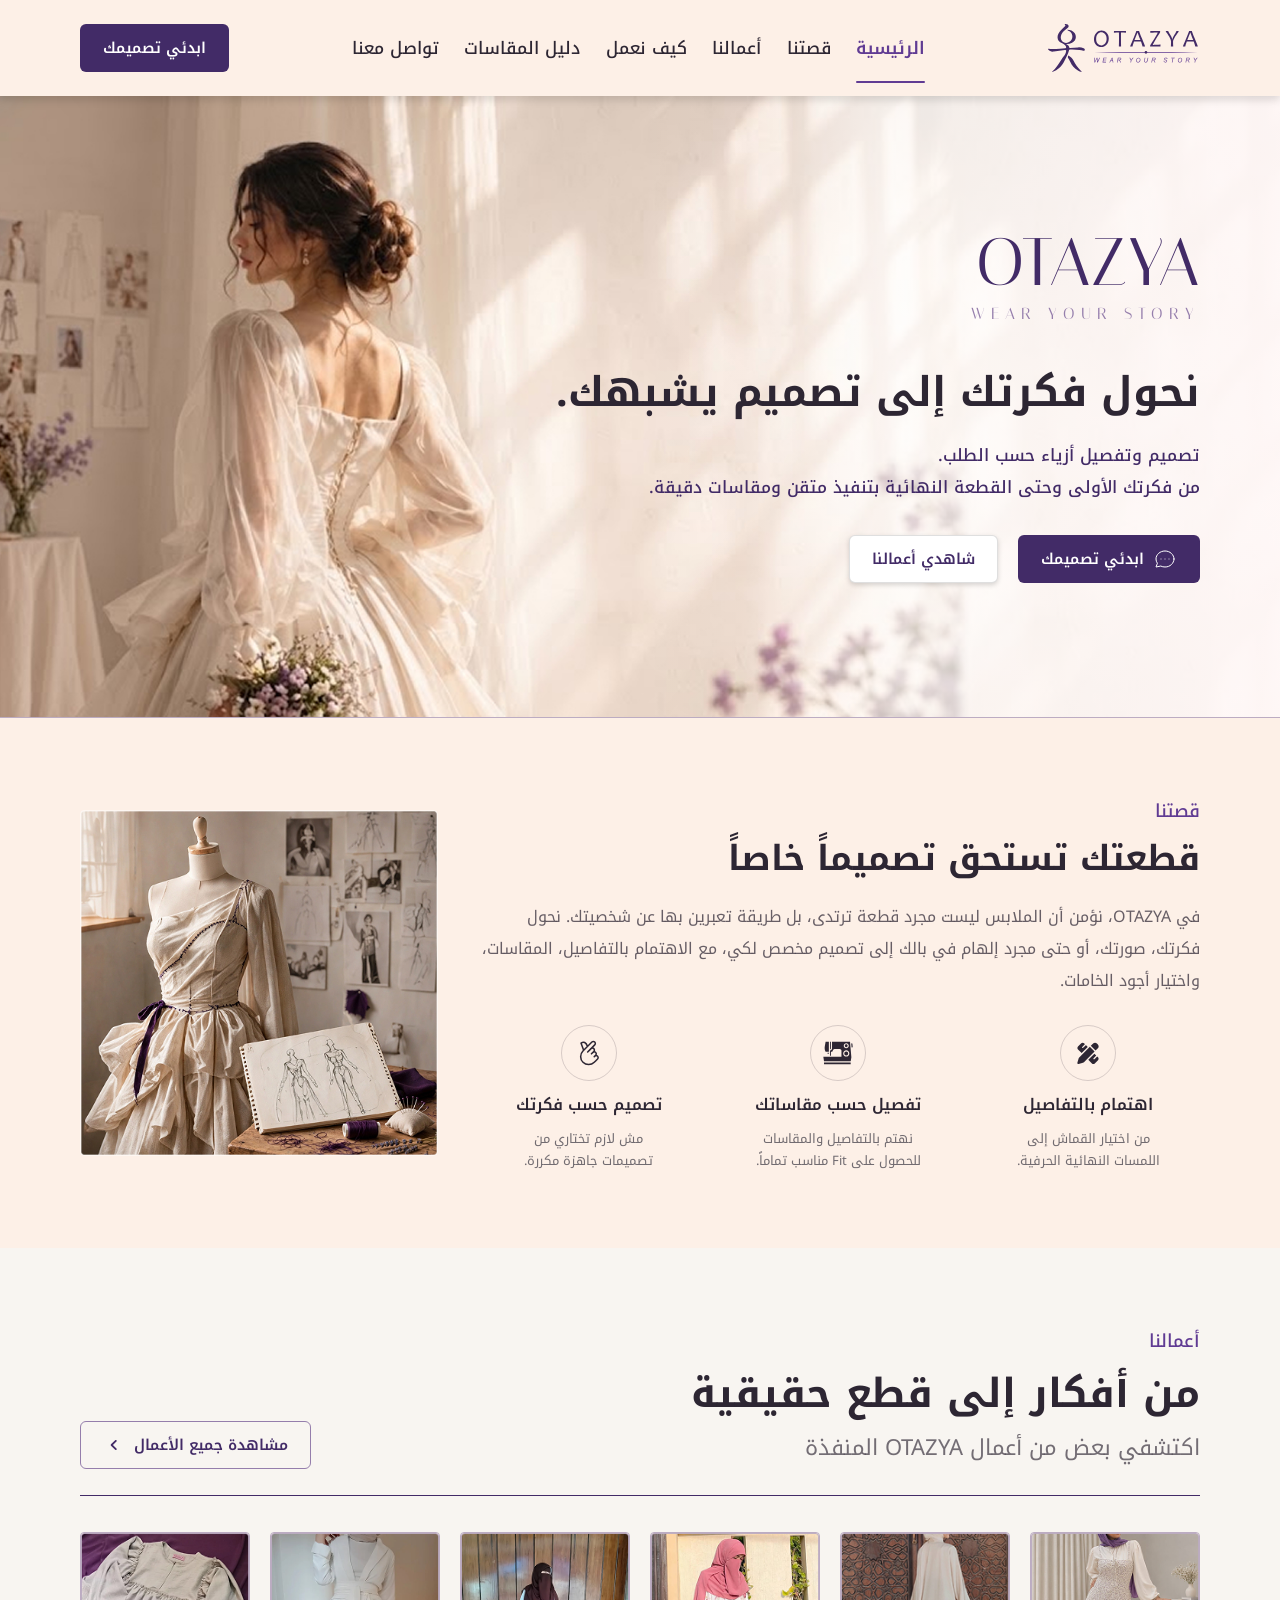
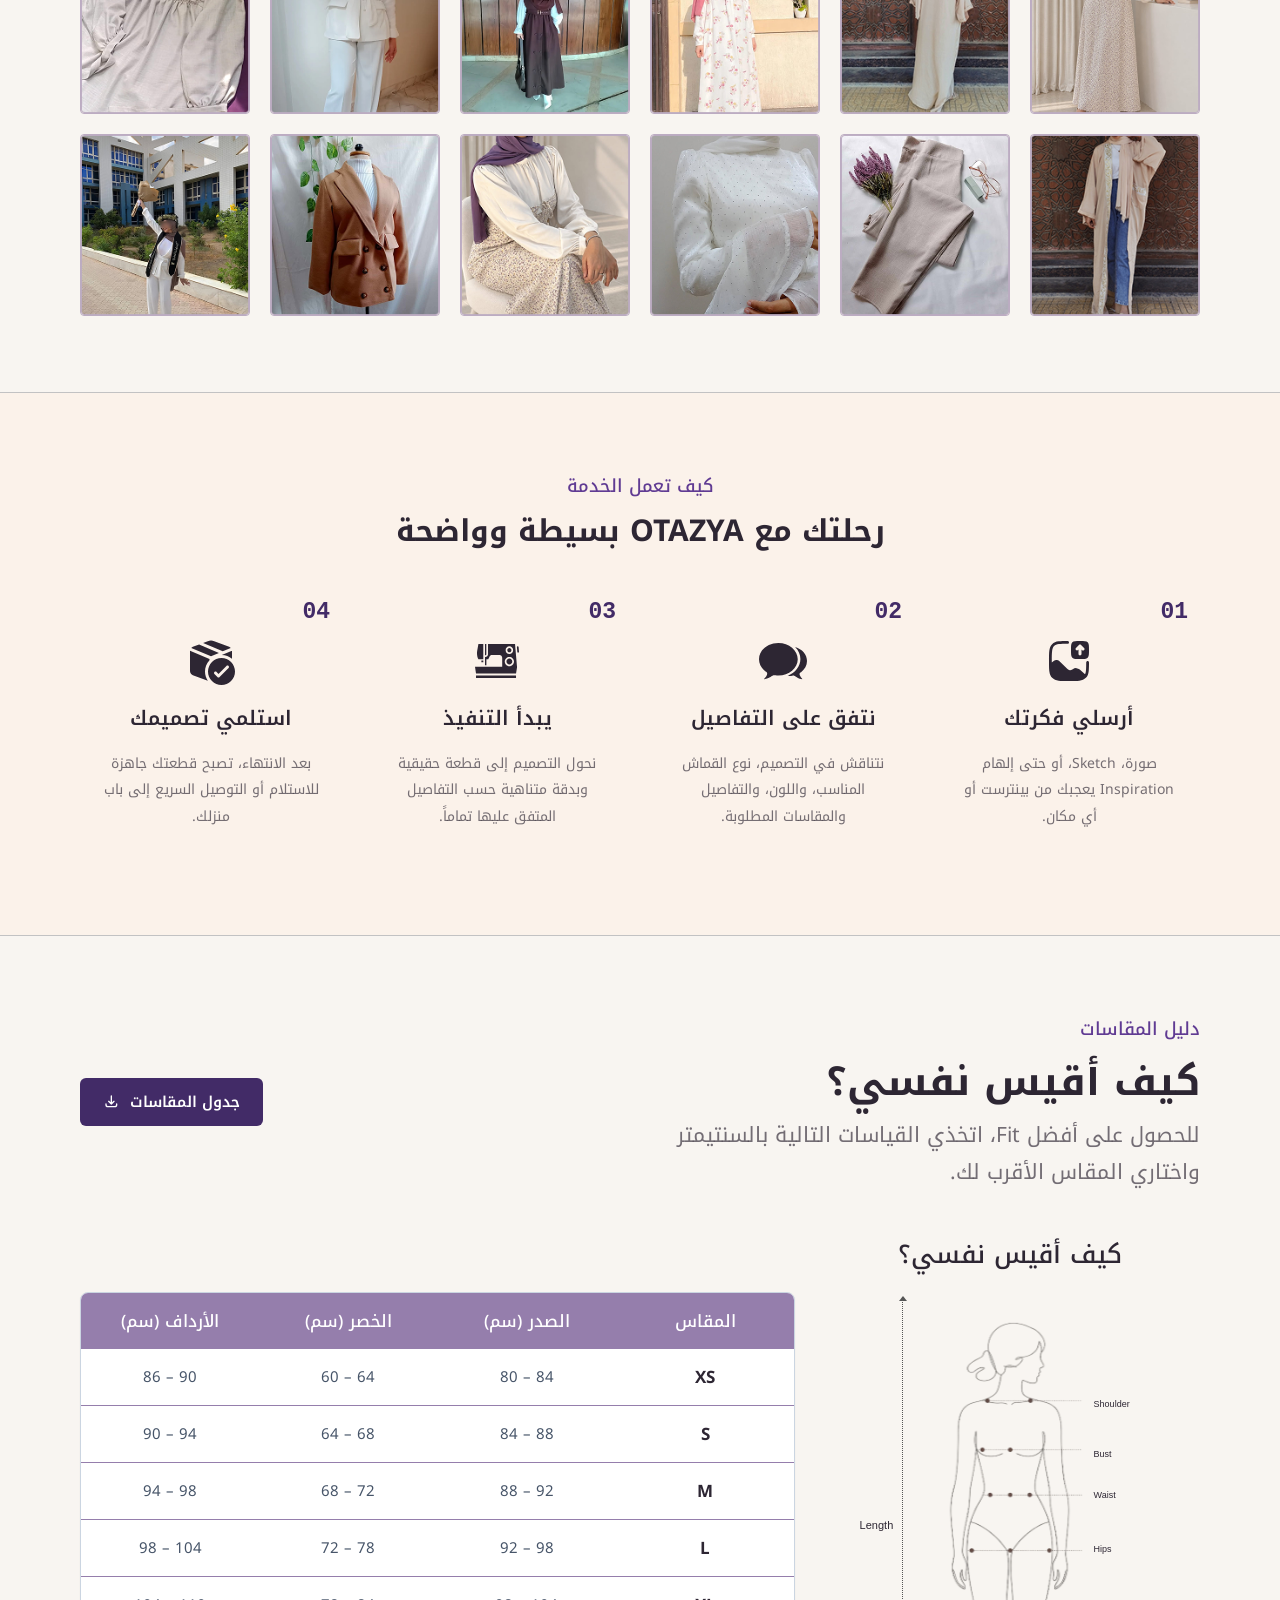
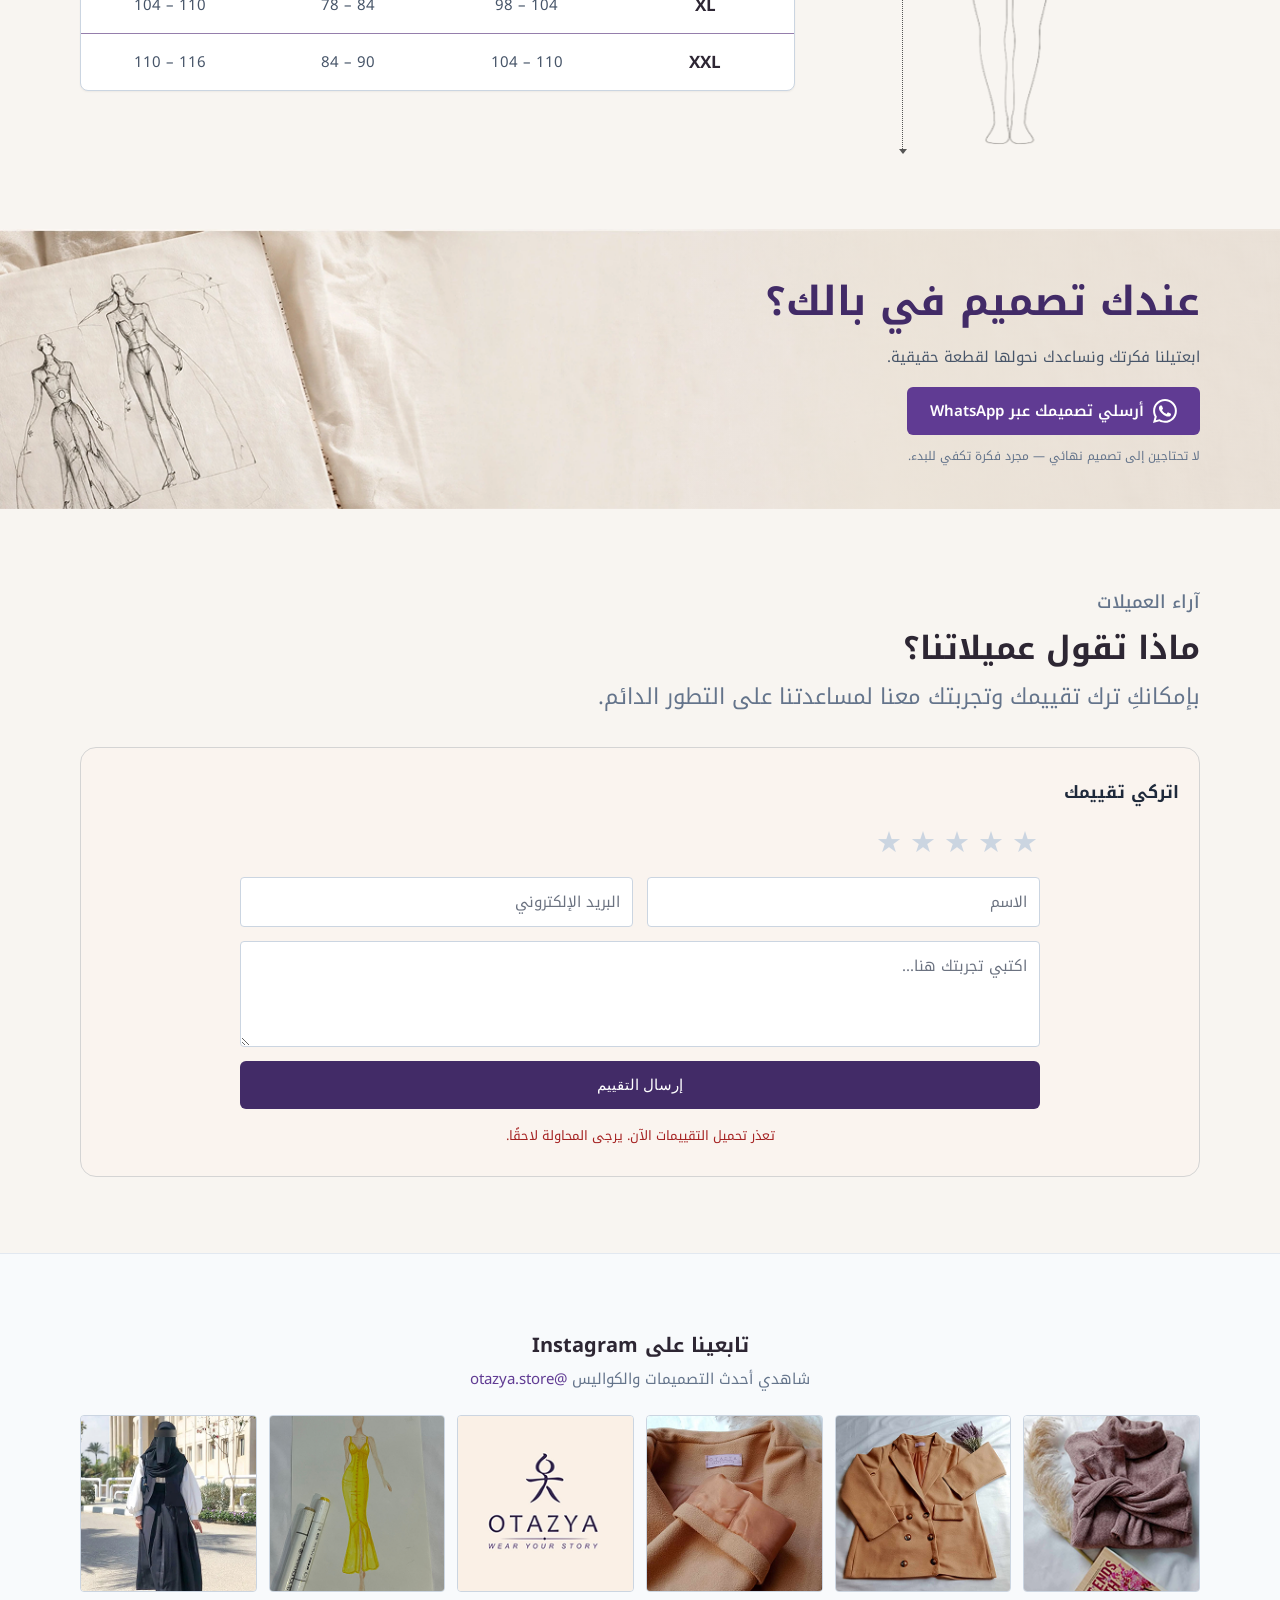
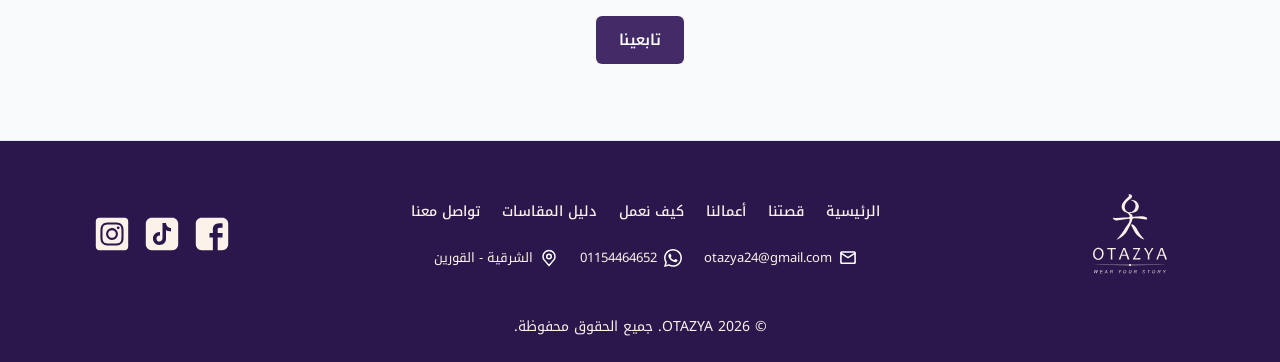
==== index.html @ 088caf6a "Initial commit: add OTAZYA website Co-authored-by: Copilot <223556219+Copilot@users.noreply.github.c" ====
<!doctype html>
<html lang="ar" dir="rtl">
  <head>
    <meta charset="UTF-8" />
    <meta name="viewport" content="width=device-width, initial-scale=1.0" />
    <meta
      name="description"
      content="OTAZYA — تصميم وتفصيل أزياء حسب الطلب، من فكرتك الأولى وحتى القطعة النهائية."
    />
    <meta name="theme-color" content="#fdf0e7" />
    <title>OTAZYA | Wear Your Story</title>
    <link rel="preconnect" href="https://fonts.googleapis.com" />
    <link rel="preconnect" href="https://fonts.gstatic.com" crossorigin />
    <link
      href="https://fonts.googleapis.com/css2?family=Italiana&family=Noto+Kufi+Arabic:wght@300;400;500;600;700&display=swap"
      rel="stylesheet"
    />
    <link rel="stylesheet" href="CSS/style.css" />
    <script src="JS/script.js" defer></script>
  </head>
  <body>
    <header class="site-header">
      <a class="brand" href="#home" aria-label="OTAZYA — الرئيسية">
        <img src="assets/logo/Logo%20Navbar.svg" alt="OTAZYA" />
      </a>

      <button
        class="menu-toggle"
        type="button"
        aria-expanded="false"
        aria-controls="primary-navigation"
        aria-label="فتح القائمة"
      >
        <span></span><span></span><span></span>
      </button>

      <nav class="primary-navigation" id="primary-navigation" aria-label="القائمة الرئيسية">
        <a class="active" href="#home" aria-current="location">الرئيسية</a>
        <a href="#story">قصتنا</a>
        <a href="#works">أعمالنا</a>
        <a href="#how-it-works">كيف نعمل</a>
        <a href="#size-guide">دليل المقاسات</a>
        <a href="contact.html">تواصل معنا</a>
      </nav>

      <a
        class="button button-primary header-cta"
        href="https://wa.me/message/CCJFLQ67XYCAJ1"
        target="_blank"
        rel="noopener noreferrer"
      >ابدئي تصميمك</a>
    </header>

    <main>
      <section class="hero" id="home">
        <img class="hero-image" src="assets/images/Hero%20image.jpg" alt="" />
        <div class="hero-overlay"></div>
        <div class="hero-content">
          <div class="hero-brand">
            <p class="hero-brand-name">OTAZYA</p>
            <p class="hero-tagline">WEAR YOUR STORY</p>
          </div>
          <h1>نحول فكرتك إلى تصميم يشبهك.</h1>
          <p class="hero-description">
            تصميم وتفصيل أزياء حسب الطلب.<br class="hero-description-break" />
            من فكرتك الأولى وحتى القطعة النهائية بتنفيذ متقن ومقاسات دقيقة.
          </p>
          <div class="hero-actions">
            <a class="button button-light" href="#works">شاهدي أعمالنا</a>
            <a
              class="button button-primary"
              href="https://wa.me/message/CCJFLQ67XYCAJ1"
              target="_blank"
              rel="noopener noreferrer"
            >
              <span>ابدئي تصميمك</span>
              <img src="assets/icons/chat.svg" alt="" />
            </a>
          </div>
        </div>
      </section>

      <section class="story-section section-pad" id="story">
        <div class="content-wrap story-layout">
          <img class="story-image" src="assets/images/Store image.jpg" alt="تفاصيل تصميم أزياء من OTAZYA" />
          <div class="story-copy">
            <p class="eyebrow">قصتنا</p>
            <h2>قطعتك تستحق تصميماً خاصاً</h2>
            <p class="story-description">
              في OTAZYA، نؤمن أن الملابس ليست مجرد قطعة ترتدى، بل طريقة تعبرين بها عن شخصيتك.
              نحول فكرتك، صورتك، أو حتى مجرد إلهام في بالك إلى تصميم مخصص لكي، مع الاهتمام
              بالتفاصيل، المقاسات، واختيار أجود الخامات.
            </p>
            <div class="pillars">
              <article class="pillar pillar-details">
                <span class="pillar-icon"><img src="assets/icons/pen-ruler.svg" alt="" /></span>
                <h3>اهتمام بالتفاصيل</h3>
                <p>من اختيار القماش إلى اللمسات النهائية الحرفية.</p>
              </article>
              <article class="pillar pillar-tailoring">
                <span class="pillar-icon"><img src="assets/icons/sewing-machine.svg" alt="" /></span>
                <h3>تفصيل حسب مقاساتك</h3>
                <p>نهتم بالتفاصيل والمقاسات للحصول على Fit مناسب تماماً.</p>
              </article>
              <article class="pillar pillar-idea">
                <span class="pillar-icon"><img src="assets/icons/love-line.svg" alt="" /></span>
                <h3>تصميم حسب فكرتك</h3>
                <p>مش لازم تختاري من تصميمات جاهزة مكررة.</p>
              </article>
            </div>
          </div>
        </div>
      </section>

      <section class="works-section section-pad" id="works">
        <div class="content-wrap">
          <div class="section-heading works-heading">
            <a
              class="button button-outline"
              href="https://www.instagram.com/otazya.store/"
              target="_blank"
              rel="noopener noreferrer"
            >
              مشاهدة جميع الأعمال
              <img src="assets/icons/next.svg" alt="" />
            </a>
            <div>
              <p class="eyebrow">أعمالنا</p>
              <h2>من أفكار إلى قطع حقيقية</h2>
              <p class="section-subtitle">اكتشفي بعض من أعمال OTAZYA المنفذة</p>
            </div>
          </div>
          <div class="portfolio-grid" id="portfolio-grid" aria-label="معرض أعمالنا"></div>
        </div>
      </section>

      <section class="process-section section-pad" id="how-it-works">
        <div class="content-wrap">
          <div class="center-heading">
            <p class="eyebrow">كيف تعمل الخدمة</p>
            <h2>رحلتك مع OTAZYA بسيطة وواضحة</h2>
          </div>
          <div class="process-grid">
            <article class="process-card">
              <span class="step-number">01</span>
              <img src="assets/icons/gallery-send.svg" alt="" />
              <h3>أرسلي فكرتك</h3>
              <p>صورة، Sketch، أو حتى إلهام Inspiration يعجبك من بينترست أو أي مكان.</p>
            </article>
            <article class="process-card">
              <span class="step-number">02</span>
              <img src="assets/icons/chat-bubble-2.svg" alt="" />
              <h3>نتفق على التفاصيل</h3>
              <p>نتناقش في التصميم، نوع القماش المناسب، واللون، والتفاصيل والمقاسات المطلوبة.</p>
            </article>
            <article class="process-card">
              <span class="step-number">03</span>
              <img src="assets/icons/sewing-machine.svg" alt="" />
              <h3>يبدأ التنفيذ</h3>
              <p>نحول التصميم إلى قطعة حقيقية وبدقة متناهية حسب التفاصيل المتفق عليها تماماً.</p>
            </article>
            <article class="process-card">
              <span class="step-number">04</span>
              <img src="assets/icons/box-checkmark.svg" alt="" />
              <h3>استلمي تصميمك</h3>
              <p>بعد الانتهاء، تصبح قطعتك جاهزة للاستلام أو التوصيل السريع إلى باب منزلك.</p>
            </article>
          </div>
        </div>
      </section>

      <section class="size-section section-pad" id="size-guide">
        <div class="content-wrap">
          <div class="section-heading size-heading">
            <a class="button button-primary" href="#size-table">
              جدول المقاسات
              <img src="assets/icons/done.svg" alt="" />
            </a>
            <div>
              <p class="eyebrow">دليل المقاسات</p>
              <h2>كيف أقيس نفسي؟</h2>
              <p class="section-subtitle">
                للحصول على أفضل Fit، اتخذي القياسات التالية بالسنتيمتر<br />
                واختاري المقاس الأقرب لك.
              </p>
            </div>
          </div>
          <div class="size-layout">
            <div class="table-scroll" id="size-table">
              <table class="size-table">
                <thead>
                  <tr>
                    <th scope="col">المقاس</th>
                    <th scope="col">الصدر (سم)</th>
                    <th scope="col">الخصر (سم)</th>
                    <th scope="col">الأرداف (سم)</th>
                  </tr>
                </thead>
                <tbody>
                  <tr><th scope="row">XS</th><td>80 – 84</td><td>60 – 64</td><td>86 – 90</td></tr>
                  <tr><th scope="row">S</th><td>84 – 88</td><td>64 – 68</td><td>90 – 94</td></tr>
                  <tr><th scope="row">M</th><td>88 – 92</td><td>68 – 72</td><td>94 – 98</td></tr>
                  <tr><th scope="row">L</th><td>92 – 98</td><td>72 – 78</td><td>98 – 104</td></tr>
                  <tr><th scope="row">XL</th><td>98 – 104</td><td>78 – 84</td><td>104 – 110</td></tr>
                  <tr><th scope="row">XXL</th><td>104 – 110</td><td>84 – 90</td><td>110 – 116</td></tr>
                </tbody>
              </table>
            </div>
            <figure class="measurement-guide">
              <figcaption>كيف أقيس نفسي؟</figcaption>
              <div
                class="measurement-diagram"
                role="img"
                aria-label="رسم توضيحي لقياسات الجسم: الطول، الكتف، الصدر، الخصر، والأرداف"
              >
                <img src="assets/images/Size Guide.svg" alt="" />
                <span class="measurement-length" aria-hidden="true">
                  <span class="measurement-length-text">Length</span>
                  <span class="measurement-length-line"></span>
                </span>
                <span class="measurement-label measurement-label-shoulder" aria-hidden="true">Shoulder</span>
                <span class="measurement-label measurement-label-bust" aria-hidden="true">Bust</span>
                <span class="measurement-label measurement-label-waist" aria-hidden="true">Waist</span>
                <span class="measurement-label measurement-label-hips" aria-hidden="true">Hips</span>
              </div>
            </figure>
          </div>
        </div>
      </section>

      <section class="design-cta">
        <img src="assets/images/image7.png" alt="" />
        <div class="design-cta-overlay"></div>
        <div class="design-cta-content">
          <h2>عندك تصميم في بالك؟</h2>
          <p>ابعتيلنا فكرتك ونساعدك نحولها لقطعة حقيقية.</p>
          <a
            class="button button-accent"
            href="https://wa.me/message/CCJFLQ67XYCAJ1"
            target="_blank"
            rel="noopener noreferrer"
          >
            <img src="assets/icons/whatsapp.svg" alt="" />
            أرسلي تصميمك عبر WhatsApp
          </a>
          <small>لا تحتاجين إلى تصميم نهائي — مجرد فكرة تكفي للبدء.</small>
        </div>
      </section>

      <section class="reviews-section section-pad">
        <div class="content-wrap">
          <div class="section-heading reviews-heading">
            <div>
              <p class="eyebrow">آراء العميلات</p>
              <h2>ماذا تقول عميلاتنا؟</h2>
              <p class="section-subtitle">بإمكانكِ ترك تقييمك وتجربتك معنا لمساعدتنا على التطور الدائم.</p>
            </div>
          </div>
          <div class="reviews-grid" id="reviews-grid" aria-label="تقييمات العميلات"></div>
          <form class="review-form" id="review-form">
            <h3>اتركي تقييمك</h3>
            <fieldset class="rating-field">
              <legend class="visually-hidden">اختاري التقييم من نجمة إلى خمس نجوم</legend>
              <div class="rating-picker" role="group" aria-label="التقييم من نجمة إلى خمس نجوم">
                <button type="button" class="rating-star" data-rating="1" aria-label="نجمة واحدة">★</button>
                <button type="button" class="rating-star" data-rating="2" aria-label="نجمتان">★</button>
                <button type="button" class="rating-star" data-rating="3" aria-label="ثلاث نجوم">★</button>
                <button type="button" class="rating-star" data-rating="4" aria-label="أربع نجوم">★</button>
                <button type="button" class="rating-star" data-rating="5" aria-label="خمس نجوم">★</button>
              </div>
            </fieldset>
            <div class="form-fields">
              <div class="form-row">
                <label class="visually-hidden" for="review-name">الاسم</label>
                <input id="review-name" name="name" type="text" placeholder="الاسم" autocomplete="name" minlength="2" maxlength="80" required />
                <label class="visually-hidden" for="review-email">البريد الإلكتروني</label>
                <input id="review-email" name="email" type="email" placeholder="البريد الإلكتروني" autocomplete="email" maxlength="254" required />
              </div>
              <label class="visually-hidden" for="review-text">اكتبي تجربتك</label>
              <textarea id="review-text" name="review" placeholder="اكتبي تجربتك هنا..." rows="3" minlength="3" maxlength="2000" required></textarea>
              <button class="button button-primary submit-review" type="submit">إرسال التقييم</button>
              <p class="form-status" id="form-status" aria-live="polite"></p>
            </div>
          </form>
        </div>
      </section>

      <section class="instagram-section section-pad" aria-labelledby="instagram-title">
        <div class="content-wrap">
          <div class="center-heading">
            <h2 id="instagram-title">تابعينا على Instagram</h2>
            <p>شاهدي أحدث التصميمات والكواليس <a href="https://www.instagram.com/otazya.store/" target="_blank" rel="noopener noreferrer">@otazya.store</a></p>
          </div>
          <div class="instagram-grid" id="instagram-grid" aria-label="صور من Instagram"></div>
          <a class="button button-primary instagram-follow" href="https://www.instagram.com/otazya.store/" target="_blank" rel="noopener noreferrer">تابعينا</a>
        </div>
      </section>
    </main>

    <footer class="site-footer" id="contact">
      <div class="content-wrap">
        <div class="footer-main">
          <div class="social-links" aria-label="حسابات التواصل الاجتماعي">
            <a href="https://www.facebook.com/otazya.store" target="_blank" rel="noopener noreferrer" aria-label="Facebook">
              <img src="assets/icons/facebook.svg" alt="" />
            </a>
            <a href="https://www.tiktok.com/@otazya" target="_blank" rel="noopener noreferrer" aria-label="TikTok">
              <img src="assets/icons/tiktok.svg" alt="" />
            </a>
            <a href="https://www.instagram.com/otazya.store/" target="_blank" rel="noopener noreferrer" aria-label="Instagram">
              <img src="assets/icons/instagram.svg" alt="" />
            </a>
          </div>
          <div class="footer-center">
            <nav class="footer-navigation" aria-label="روابط تذييل الصفحة">
              <a href="#home">الرئيسية</a>
              <a href="#story">قصتنا</a>
              <a href="#works">أعمالنا</a>
              <a href="#how-it-works">كيف نعمل</a>
              <a href="#size-guide">دليل المقاسات</a>
              <a href="contact.html">تواصل معنا</a>
            </nav>
            <div class="contact-details">
              <a href="https://mail.google.com/mail/?view=cm&amp;fs=1&amp;to=otazya24@gmail.com" target="_blank" rel="noopener noreferrer"><img src="assets/icons/gmail.svg" alt="" />otazya24@gmail.com</a>
              <a href="https://wa.me/message/CCJFLQ67XYCAJ1" target="_blank" rel="noopener noreferrer">
                <img src="assets/icons/whatsapp.svg" alt="" />01154464652
              </a>
              <a
                href="https://www.google.com/maps/search/?api=1&query=OTAZYA%2C%20El-Qurein%2C%20Egypt%2C%2044667"
                target="_blank"
                rel="noopener noreferrer"
              >
                <img src="assets/icons/location.svg" alt="" />الشرقية - القورين
              </a>
            </div>
          </div>
          <a class="footer-brand" href="#home" aria-label="OTAZYA — العودة للرئيسية">
            <img src="assets/logo/Logo%20Footer.svg" alt="OTAZYA" />
          </a>
        </div>
        <p class="copyright">© 2026 OTAZYA. جميع الحقوق محفوظة.</p>
      </div>
    </footer>
  </body>
</html>
---- CSS/style.css ----
:root {
  font-family: "Noto Kufi Arabic", sans-serif;
  color: #2d2633;
  background: #f8f5f1;
  font-synthesis: none;
  text-rendering: optimizeLegibility;
  -webkit-font-smoothing: antialiased;
  --purple: #422b67;
  --purple-light: #603b93;
  --lavender: #957eac;
  --ink: #2d2633;
  --cream: #fdf0e7;
  --muted: #64748b;
}

* {
  box-sizing: border-box;
}
  transition: color 160ms ease;

html {
  scroll-behavior: smooth;
  scroll-padding-top: 100px;
}

body {
  min-width: 320px;
  margin: 0;
  overflow-x: hidden;
}

body,
input,
textarea {
  font-family: "Noto Kufi Arabic", sans-serif;
}

button,
a {
  -webkit-tap-highlight-color: transparent;
}

a {
  color: inherit;
  text-decoration: none;
  transition: color 160ms ease;
}

img {
  display: block;
  max-width: 100%;
}

button {
  color: inherit;
}

.content-wrap {
  width: calc(100% - 160px);
  margin-inline: auto;
}

.section-pad {
  padding-block: 76px;
}

.site-header {
  position: sticky;
  z-index: 20;
  top: 0;
  display: flex;
  min-height: 96px;
  align-items: center;
  justify-content: space-between;
  gap: 24px;
  padding: 12px 80px;
  background: #fdf0e7;
  box-shadow: 0 4px 8px rgb(0 0 0 / 13%);
}

.brand {
  flex: 0 0 152px;
}

.brand img {
  width: 152px;
  max-height: 72px;
}

.primary-navigation {
  display: flex;
  flex: 1;
  align-items: center;
  justify-content: center;
  direction: rtl;
  gap: clamp(14px, 2vw, 32px);
}

.primary-navigation a,
.footer-navigation a {
  white-space: nowrap;
  font-size: clamp(14px, 1.35vw, 20px);
  font-weight: 500;
}

.primary-navigation a {
  position: relative;
  display: inline-flex;
  align-items: center;
  padding-block: 10px;
  transition: color 160ms ease;
}

.primary-navigation a:hover,
.primary-navigation a.active {
  color: var(--purple-light);
}

.primary-navigation a.active {
  font-weight: 600;
}

.primary-navigation a::after {
  position: absolute;
  right: 0;
  bottom: -8px;
  left: 0;
  height: 2px;
  border-radius: 999px;
  background: var(--purple-light);
  content: "";
  transform: scaleX(0);
  transform-origin: right;
  transition: transform 180ms ease;
}

.primary-navigation a.active::after,
.primary-navigation a:hover::after,
.primary-navigation a:focus-visible::after {
  transform: scaleX(1);
}

.button {
  display: inline-flex;
  min-height: 48px;
  align-items: center;
  justify-content: center;
  gap: 9px;
  border: 1px solid transparent;
  border-radius: 6px;
  padding: 10px 22px;
  font-size: clamp(15px, 1.1vw, 16px);
  font-weight: 600;
  line-height: 1.6;
  text-align: center;
  text-decoration: none;
  transition: background-color 160ms ease, color 160ms ease, transform 160ms ease, box-shadow 160ms ease;
  cursor: pointer;
}

.button:hover {
  transform: translateY(-1px);
  box-shadow: 0 4px 10px rgb(45 38 51 / 14%);
}

.button:active {
  transform: translateY(0) scale(0.98);
  box-shadow: none;
}

.button:focus-visible,
a:focus-visible,
button:focus-visible,
input:focus-visible,
textarea:focus-visible {
  outline: 3px solid #c4a8e1;
  outline-offset: 3px;
}

.button-primary {
  color: #fff;
  background: var(--purple);
}

.button-primary:hover {
  background: #563982;
}

.button-light {
  border-color: rgb(140 140 140 / 28%);
  color: var(--purple);
  background: #fff;
  box-shadow: 0 2px 5px rgb(0 0 0 / 16%);
}

.button-outline {
  border-color: var(--lavender);
  color: var(--purple);
  background: transparent;
}

.button-outline img {
  width: 22px;
  height: 22px;
  transform: rotate(180deg);
}

.button-accent {
  color: #fff;
  background: var(--purple-light);
}

.button-accent img {
  width: 24px;
  height: 24px;
}

.button-light:hover {
  border-color: var(--lavender);
  background: var(--cream);
}

.button-outline img {
  width: 22px;
  height: 22px;
  flex: 0 0 22px;
  transform: none;
  transition: transform 160ms ease;
}

.button-outline:hover {
  border-color: var(--purple);
  color: var(--purple);
  background: rgb(66 43 103 / 8%);
}

.button-outline:hover img {
  transform: translateX(-3px);
}

.button-accent:hover {
  background: var(--purple);
}

.primary-navigation a:hover,
.primary-navigation a:focus-visible {
  color: var(--purple-light);
}

.footer-navigation a:hover,
.footer-navigation a:focus-visible {
  color: #d9c3f3;
}

.social-links a {
  transition: opacity 160ms ease, transform 160ms ease;
}

.social-links a:hover {
  opacity: 0.78;
  transform: translateY(-2px);
}

.header-cta {
  flex-shrink: 0;
  white-space: nowrap;
}

.menu-toggle {
  display: none;
}

.hero {
  position: relative;
  display: flex;
  min-height: min(48.6vw, calc(100svh - 96px));
  align-items: center;
  overflow: hidden;
  border-bottom: 1px solid #bcacc2;
}

.hero-image,
.hero-overlay,
.design-cta > img,
.design-cta-overlay {
  position: absolute;
  inset: 0;
  width: 100%;
  height: 100%;
}

.hero-image {
  object-fit: cover;
  object-position: center;
}

.hero-overlay {
  background: linear-gradient(to left, rgb(255 248 248 / 90%) 0%, rgb(255 255 255 / 66%) 30%, rgb(255 242 242 / 9%) 42%, transparent 50%);
}

.hero-content {
  position: relative;
  z-index: 1;
  width: calc(100% - 160px);
  margin-inline: auto;
  padding-block: 64px;
  text-align: right;
}

.hero-brand {
  display: flex;
  width: fit-content;
  flex-direction: column;
  align-items: flex-start;
  gap: 8px;
  margin-bottom: 38px;
}

.hero-brand-name {
  margin: 0;
  color: var(--purple);
  font-family: "Italiana", serif;
  font-size: clamp(56px, 5.2vw, 90px);
  line-height: 1;
}

.hero-tagline {
  margin: 0;
  color: var(--lavender);
  font-family: "Italiana", serif;
  font-size: clamp(15px, 1.25vw, 21px);
  letter-spacing: 6px;
}

.hero-brand img {
  width: 144px;
  margin-top: 6px;
}

.hero h1,
.section-heading h2,
.center-heading h2,
.design-cta h2 {
  margin: 0;
  font-size: clamp(30px, 3.2vw, 56px);
  font-weight: 700;
  line-height: 1.55;
}

.hero h1 {
  max-width: none;
  margin-bottom: 14px;
}

.hero-description {
  max-width: 900px;
  margin: 0 0 32px;
  color: var(--purple);
  font-size: clamp(17px, 1.2vw, 22px);
  font-weight: 500;
  line-height: 1.9;
}

.hero-actions {
  display: flex;
  flex-wrap: wrap;
  justify-content: flex-start;
  direction: rtl;
  gap: 20px;
}

.hero-actions .button-primary {
  order: 0;
  flex-direction: row;
  direction: ltr;
}

.hero-actions .button-primary span {
  direction: rtl;
}

.hero-actions .button-light {
  order: 1;
}

.hero-actions .button-primary img {
  width: 24px;
  height: 24px;
}

.story-section {
  background: var(--cream);
}

.story-layout {
  display: flex;
  flex-direction: row-reverse;
  align-items: center;
  gap: clamp(32px, 3vw, 52px);
}

.story-image {
  width: min(32%, 466px);
  max-height: 449px;
  flex-shrink: 0;
  border: 1px solid rgb(255 255 255 / 45%);
  border-radius: 4px;
  object-fit: cover;
}

.story-copy {
  flex: 1;
  text-align: right;
}

.eyebrow {
  margin: 0 0 5px;
  color: var(--purple-light);
  font-size: clamp(18px, 1.2vw, 22px);
  font-weight: 500;
}

.story-copy h2 {
  margin: 0 0 16px;
  font-size: clamp(30px, 2.7vw, 44px);
  line-height: 1.5;
}

.story-description {
  margin: 0;
  color: rgb(45 38 51 / 72%);
  font-size: clamp(16px, 1.25vw, 21px);
  line-height: 2;
}

.pillars {
  display: flex;
  flex-wrap: wrap;
  justify-content: flex-start;
  flex-direction: row;
  direction: rtl;
  gap: clamp(18px, 2vw, 32px);
  margin-top: 28px;
}

.pillar {
  display: flex;
  min-width: 0;
  flex: 1 1 0;
  flex-direction: column;
  align-items: center;
  gap: 8px;
  text-align: center;
}

.pillar-icon {
  display: grid;
  width: 56px;
  height: 56px;
  place-items: center;
  border: 1px solid rgb(45 38 51 / 18%);
  border-radius: 50%;
}

.pillar-icon img {
  width: 32px;
  height: 32px;
  object-fit: contain;
}

.pillar h3 {
  margin: 0;
  font-size: clamp(16px, 1.1vw, 18px);
  font-weight: 600;
  white-space: nowrap;
}

.pillar p {
  max-width: 220px;
  margin: 0;
  color: #726c71;
  font-size: clamp(13px, 0.95vw, 15px);
  line-height: 1.7;
  text-wrap: balance;
}

.section-heading {
  display: flex;
  align-items: flex-end;
  justify-content: space-between;
  gap: 24px;
}

.section-heading h2 {
  font-size: clamp(26px, 3.3vw, 40px);
}

.section-subtitle {
  margin: 4px 0 0;
  color: rgb(45 38 51 / 66%);
  font-size: clamp(15px, 1.8vw, 22px);
  line-height: 1.8;
}

.works-heading {
  flex-direction: row-reverse;
  margin-bottom: 36px;
  border-bottom: 1px solid var(--purple);
  padding-bottom: 26px;
}

.works-heading > div,
.size-heading > div,
.reviews-heading > div {
  text-align: right;
}

.portfolio-grid {
  display: grid;
  grid-template-columns: repeat(6, minmax(0, 1fr));
  gap: 20px;
}

.portfolio-card {
  aspect-ratio: 193 / 207;
  overflow: hidden;
  border: 1px solid #bcacc2;
  border-radius: 4px;
  background: #eee7e7;
}

.portfolio-card img {
  width: 100%;
  height: 100%;
  object-fit: cover;
  transition: transform 250ms ease;
}

.portfolio-card:hover img {
  transform: scale(1.04);
}

.center-heading {
  margin-bottom: 36px;
  text-align: center;
}

.center-heading h2 {
  font-size: clamp(22px, 2.5vw, 30px);
}

.process-section {
  border-block: 1px solid #c2c2c3;
  background: rgb(253 240 231 / 61%);
}

.process-grid {
  display: grid;
  grid-template-columns: repeat(4, minmax(0, 1fr));
  gap: 24px;
}

.process-card {
  position: relative;
  display: flex;
  min-height: 245px;
  flex-direction: column;
  align-items: center;
  gap: 14px;
  padding: 38px 22px 28px;
  text-align: center;
}

.process-card > img {
  width: 48px;
  height: 48px;
  margin-top: 8px;
  object-fit: contain;
}

.step-number {
  position: absolute;
  top: 8px;
  right: 12px;
  color: var(--purple);
  font-family: "Liberation Mono", monospace;
  font-size: 23px;
  font-weight: 700;
}

.process-card h3 {
  margin: 0;
  font-size: 20px;
  font-weight: 600;
}

.process-card p {
  margin: 0;
  color: rgb(45 38 51 / 65%);
  font-size: clamp(14px, 0.95vw, 16px);
  line-height: 1.9;
}

.size-heading {
  flex-direction: row-reverse;
  align-items: center;
  margin-bottom: 38px;
}

.size-heading .section-subtitle {
  font-size: clamp(15px, 1.8vw, 21px);
}

.size-heading .button img {
  width: 18px;
  height: 18px;
}

.size-layout {
  display: flex;
  flex-direction: row-reverse;
  align-items: center;
  gap: 24px;
}

.table-scroll {
  min-width: 0;
  flex: 1;
  overflow-x: auto;
  border: 1px solid #cbd5e1;
  border-radius: 8px;
  background: #fff;
  box-shadow: 0 1px 2px rgb(0 0 0 / 5%);
}

.size-table {
  width: 100%;
  border-collapse: collapse;
  table-layout: fixed;
  text-align: center;
}

.size-table thead {
  color: #fff;
  background: var(--lavender);
}

.size-table th,
.size-table td {
  padding: 12px 14px;
}

.size-table thead th {
  font-size: 17px;
  font-weight: 500;
}

.size-table tbody tr + tr {
  border-top: 1px solid var(--lavender);
}

.size-table tbody th {
  color: var(--ink);
  font-size: 17px;
  font-weight: 700;
}

.size-table tbody td {
  color: #475569;
  font-size: 15px;
  direction: ltr;
  unicode-bidi: isolate;
}

.measurement-guide {
  display: flex;
  width: min(34%, 420px);
  min-width: 280px;
  flex-shrink: 0;
  flex-direction: column;
  align-items: center;
  gap: 18px;
  margin: 0;
  text-align: center;
}

.measurement-guide figcaption {
  font-size: clamp(20px, 2vw, 28px);
  font-weight: 500;
}

.measurement-diagram {
  position: relative;
  width: 300px;
  height: 456px;
  flex: 0 0 auto;
  direction: ltr;
  color: #2d2633;
  font-family: Arial, sans-serif;
  font-size: 9px;
}

.measurement-diagram > img {
  position: absolute;
  top: 0;
  left: 58px;
  width: 180px;
  height: 456px;
  max-width: none;
  object-fit: fill;
}

.measurement-length {
  position: absolute;
  top: 0;
  bottom: 0;
  left: 0;
  width: 52px;
}

.measurement-length-text {
  position: absolute;
  top: 50%;
  left: 0;
  font-size: 11px;
  transform: translateY(-50%);
}

.measurement-length-line {
  position: absolute;
  top: 0;
  bottom: 0;
  left: 42px;
  border-left: 1px dotted #555;
}

.measurement-length-line::before,
.measurement-length-line::after {
  position: absolute;
  left: -4px;
  width: 0;
  height: 0;
  border-right: 4px solid transparent;
  border-left: 4px solid transparent;
  content: "";
}

.measurement-length-line::before {
  top: -1px;
  border-bottom: 5px solid #555;
}

.measurement-length-line::after {
  bottom: -1px;
  border-top: 5px solid #555;
}

.measurement-label {
  position: absolute;
  left: 232px;
  padding: 1px 2px;
  background: #f8f5f1;
  line-height: 1.2;
}

.measurement-label-shoulder {
  top: 22%;
}

.measurement-label-bust {
  top: 33%;
}

.measurement-label-waist {
  top: 42%;
}

.measurement-label-hips {
  top: 54%;
}

.design-cta {
  position: relative;
  display: grid;
  min-height: 260px;
  place-items: center;
  overflow: hidden;
  text-align: right;
}

.design-cta > img {
  object-fit: cover;
  object-position: right center;
}

.design-cta-overlay {
  background: linear-gradient(to left, rgb(235 227 218 / 92%) 0%, rgb(236 228 217 / 84%) 30%, rgb(235 227 220 / 40%) 42%, transparent 50%);
}

.design-cta-content {
  position: relative;
  z-index: 1;
  display: flex;
  flex-direction: column;
  width: calc(100% - 160px);
  align-items: flex-start;
  gap: 10px;
  margin-inline: auto;
  padding-block: 42px;
}

.design-cta h2 {
  color: var(--purple);
  font-size: clamp(26px, 3.5vw, 40px);
}

.design-cta-content > p {
  margin: 0 0 6px;
  color: #475569;
  font-size: 15px;
}

.design-cta-content small {
  color: #64748b;
  font-size: 12px;
}

.reviews-heading {
  margin-bottom: 30px;
}

.reviews-heading .eyebrow,
.reviews-heading .section-subtitle {
  color: #64748b;
}

.reviews-heading h2 {
  font-size: clamp(25px, 3vw, 32px);
}

.reviews-grid {
  display: flex;
  overflow-x: auto;
  gap: 20px;
  margin-bottom: 40px;
  padding-bottom: 8px;
  scroll-snap-type: x mandatory;
  scrollbar-color: var(--lavender) transparent;
  scrollbar-width: thin;
}

.reviews-grid:empty {
  display: none;
}

.review-card {
  display: flex;
  min-height: 200px;
  flex: 0 0 clamp(260px, 31%, 360px);
  flex-direction: column;
  gap: 12px;
  border: 1px solid #e2e8f0;
  border-radius: 8px;
  padding: 16px;
  background: #f8fafc;
  scroll-snap-align: start;
}

.review-stars {
  align-self: flex-start;
  color: #d59d35;
  font-size: clamp(19px, 1.1vw, 21px);
  letter-spacing: 2px;
  line-height: 1;
  direction: rtl;
  unicode-bidi: isolate;
}

.review-card > p {
  flex: 1;
  margin: 0;
  color: #334155;
  font-size: clamp(14px, 0.95vw, 16px);
  line-height: 1.9;
  text-align: right;
}

.review-author {
  display: flex;
  align-items: flex-start;
  gap: 9px;
  border-top: 1px solid #e2e8f0;
  padding-top: 10px;
}

.review-author > span {
  display: grid;
  width: 28px;
  height: 28px;
  place-items: center;
  border-radius: 50%;
  color: #334155;
  background: #cbd5e1;
  font-size: 13px;
}

.review-author > div {
  min-width: 0;
  text-align: right;
}

.review-author strong {
  display: block;
  font-size: 13px;
  font-weight: 500;
}

.review-author small {
  display: block;
  overflow: hidden;
  color: #64748b;
  font-size: 11px;
  text-overflow: ellipsis;
  white-space: nowrap;
  direction: ltr;
  text-align: right;
}

.review-form {
  display: flex;
  flex-direction: column;
  align-items: center;
  gap: 20px;
  border: 1px solid #d4d4d4;
  border-radius: 16px;
  padding: 28px 20px;
  background: rgb(253 242 233 / 29%);
}

.review-form h3 {
  align-self: flex-start;
  margin: 0;
  color: #1e293b;
  font-size: 17px;
}

.rating-field {
  width: min(100%, 800px);
  margin: 0;
  border: 0;
  padding: 0;
}

.rating-picker {
  display: flex;
  justify-content: flex-start;
  gap: 4px;
  direction: rtl;
}

.rating-star {
  border: 0;
  padding: 0 2px;
  color: #cbd5e1;
  background: transparent;
  font-size: 29px;
  line-height: 1;
  cursor: pointer;
}

.rating-star.is-selected,
.rating-star:hover {
  color: #e2aa43;
}

.form-fields {
  display: flex;
  width: min(100%, 800px);
  flex-direction: column;
  gap: 14px;
}

.form-row {
  display: flex;
  flex-wrap: wrap;
  gap: 14px;
}

.form-fields input,
.form-fields textarea {
  min-width: 0;
  border: 1px solid #cbd5e1;
  border-radius: 4px;
  padding: 10px 12px;
  color: #334155;
  background: #fff;
  font-size: 15px;
  text-align: right;
}

.form-row input {
  flex: 1 1 220px;
}

.form-fields textarea {
  width: 100%;
  resize: vertical;
}

.form-fields input::placeholder,
.form-fields textarea::placeholder {
  color: #6b7280;
}

.submit-review {
  width: 100%;
}

.form-status {
  min-height: 1.5em;
  margin: 0;
  color: var(--purple);
  font-size: 13px;
  text-align: center;
}

.form-status.error {
  color: #a52222;
}

.instagram-section {
  border-block: 1px solid #e2e8f0;
  background: #f8fafc;
  text-align: center;
}

.instagram-section .center-heading {
  margin-bottom: 22px;
}

.instagram-section .center-heading h2 {
  font-size: 20px;
}

.instagram-section .center-heading p {
  margin: 4px 0 0;
  color: #64748b;
  font-size: 15px;
}

.instagram-section .center-heading a {
  color: var(--purple-light);
}

.instagram-section .center-heading a:hover,
.instagram-section .center-heading a:focus-visible {
  color: var(--purple);
}

.instagram-grid {
  display: grid;
  grid-template-columns: repeat(6, minmax(0, 1fr));
  gap: 12px;
}

.instagram-card {
  aspect-ratio: 1;
  overflow: hidden;
  border: 1px solid #cbd5e1;
  border-radius: 4px;
}

.instagram-card img {
  width: 100%;
  height: 100%;
  object-fit: cover;
  transition: transform 250ms ease;
}

.instagram-card:hover img {
  transform: scale(1.04);
}

.instagram-follow {
  margin-top: 24px;
}

.site-footer {
  padding-block: 48px 22px;
  color: #fdf2e9;
  background: #2b174c;
}

.footer-main {
  display: flex;
  flex-direction: row-reverse;
  align-items: center;
  justify-content: space-between;
  gap: 30px;
}

.social-links {
  display: flex;
  flex: 0 0 150px;
  align-items: center;
  gap: 14px;
}

.social-links a {
  display: grid;
  width: 36px;
  height: 36px;
  place-items: center;
}

.social-links img {
  width: 100%;
  height: 100%;
  object-fit: contain;
}

.footer-center {
  display: flex;
  flex: 1;
  flex-direction: column;
  align-items: center;
  gap: 20px;
}

.footer-navigation,
.contact-details {
  display: flex;
  flex-wrap: wrap;
  align-items: center;
  justify-content: center;
  gap: 12px 22px;
}

.footer-navigation a {
  font-size: clamp(14px, 1vw, 16px);
}

.contact-details {
  gap: 14px 22px;
  font-size: clamp(13px, 0.9vw, 15px);
}

.contact-details a,
.contact-details > span {
  display: inline-flex;
  align-items: center;
  gap: 7px;
}

.contact-details img {
  width: 18px;
  height: 18px;
  flex: 0 0 18px;
  object-fit: contain;
  transition: transform 180ms ease;
}

.contact-details a {
  transition: color 180ms ease, transform 180ms ease;
}

.contact-details a:hover {
  color: #d9c3f3;
  transform: translateY(-2px);
}

.contact-details a:hover img {
  transform: scale(1.12);
}

.footer-brand {
  display: block;
  flex: 0 0 140px;
}

.footer-brand img {
  width: 140px;
  max-height: 90px;
  object-fit: contain;
}

.copyright {
  margin: 34px 0 0;
  font-size: 14px;
  text-align: center;
}

.visually-hidden {
  position: absolute;
  width: 1px;
  height: 1px;
  overflow: hidden;
  clip: rect(0, 0, 0, 0);
  white-space: nowrap;
  clip-path: inset(50%);
}

.contact-page {
  background: #f5f0eb;
}

.contact-hero {
  display: flex;
  align-items: center;
  max-width: 1240px;
  min-height: 430px;
  margin: 0 auto;
  gap: 30px;
  padding: 18px 40px 0;
}

.contact-hero-image-wrap {
  flex: 1 1 55%;
  min-height: 430px;
  overflow: hidden;
}

.contact-hero-image {
  width: 100%;
  height: 100%;
  object-fit: cover;
  object-position: center;
  filter: saturate(0.9);
}

.contact-hero-copy {
  flex: 1 1 45%;
  padding: 10px 0;
  text-align: right;
}

.contact-page-label {
  margin: 0 0 12px;
  color: var(--purple-light);
  font-size: clamp(18px, 1.2vw, 22px);
  font-weight: 500;
}

.contact-hero-copy h1 {
  margin: 0 0 16px;
  color: var(--purple);
  font-size: clamp(32px, 4vw, 62px);
  font-weight: 700;
  line-height: 1.45;
}

.contact-hero-copy p:last-child {
  margin: 0;
  color: rgba(45, 38, 51, 0.78);
  font-size: clamp(15px, 1.2vw, 18px);
  line-height: 2;
}

.contact-section {
  padding: 28px 0 14px;
  background: #f5f0eb;
}

.contact-wrap {
  max-width: 1240px;
}

.contact-header {
  margin: 0 auto 28px;
  max-width: 760px;
  text-align: center;
}

.contact-header .eyebrow {
  margin-bottom: 10px;
  font-size: clamp(18px, 1.2vw, 22px);
}

.contact-header h2 {
  margin: 0;
  color: var(--purple);
  font-size: clamp(28px, 2.7vw, 48px);
  font-weight: 700;
  line-height: 1.4;
}

.contact-header p:last-child {
  margin: 10px auto 0;
  max-width: 720px;
  color: rgba(45, 38, 51, 0.7);
  font-size: clamp(15px, 1.1vw, 18px);
  line-height: 2;
}

.contact-cards {
  display: grid;
  grid-template-columns: repeat(4, minmax(0, 1fr));
  gap: 28px;
  justify-items: center;
}

.contact-card {
  display: flex;
  width: min(100%, 220px);
  min-height: 210px;
  flex-direction: column;
  align-items: center;
  justify-content: center;
  gap: 12px;
  border: 1px solid #d8d2d0;
  border-radius: 16px;
  background: rgba(255, 255, 255, 0.56);
  padding: 18px 14px;
  text-align: center;
  color: var(--purple);
  box-shadow: 0 0 0 1px rgba(66, 43, 103, 0.02);
  transition: transform 180ms ease, box-shadow 180ms ease;
}

.contact-card:hover {
  transform: translateY(-4px);
  box-shadow: 0 10px 25px rgba(66, 43, 103, 0.12);
}

.contact-icon {
  display: grid;
  width: 88px;
  height: 88px;
  place-items: center;
  border-radius: 18px;
  box-shadow: inset 0 0 0 1px rgba(255, 255, 255, 0.18);
}

.contact-icon img {
  width: 48px;
  height: 48px;
  object-fit: contain;
}

.contact-whatsapp .contact-icon {
  background: linear-gradient(135deg, #d0f0d0, #e8f9ec);
}

.contact-tiktok .contact-icon {
  background: linear-gradient(135deg, #0a0a0a, #1e1e1e);
}

.contact-tiktok .contact-icon img {
  filter: brightness(0) invert(1);
}

.contact-facebook .contact-icon {
  background: linear-gradient(135deg, #1f8ffb, #0b64d8);
}

.contact-instagram .contact-icon {
  background: linear-gradient(135deg, #f9d669, #ea4d6a 35%, #8a36b5 68%, #4a8dff);
}

.contact-name,
.contact-value,
.contact-link {
  display: block;
}

.contact-name {
  font-size: clamp(17px, 1.3vw, 20px);
  font-weight: 700;
}

.contact-value {
  font-size: clamp(14px, 1vw, 16px);
  font-weight: 500;
  color: rgba(45, 38, 51, 0.78);
}

.contact-link {
  margin-top: 2px;
  color: rgba(66, 43, 103, 0.7);
  font-size: 13px;
}

.map-section {
  padding: 18px 0 28px;
  background: #f5f0eb;
}

.location-wrap {
  display: flex;
  align-items: stretch;
  gap: 24px;
  max-width: 1240px;
}

.location-map {
  position: relative;
  flex: 1 1 60%;
  min-height: 280px;
  overflow: hidden;
  border: 1px solid rgba(66, 43, 103, 0.12);
  border-radius: 18px;
  background:
    linear-gradient(90deg, rgba(26, 29, 31, 0.06) 0 2%, transparent 2% 100%),
    linear-gradient(rgba(26, 29, 31, 0.06) 0 2%, transparent 2% 100%),
    linear-gradient(180deg, rgba(120, 194, 122, 0.22), rgba(255, 255, 255, 0.03)),
    #dfe9de;
  background-size: 26px 26px, 26px 26px, auto, auto;
}

.location-map::before,
.location-map::after {
  position: absolute;
  content: "";
  border-radius: 999px;
  opacity: 0.9;
}

.location-map::before {
  inset: 16% 18% auto auto;
  width: 54%;
  height: 42%;
  border: 3px solid rgba(45, 38, 51, 0.15);
  border-left: none;
  border-bottom: none;
}

.location-map::after {
  inset: auto auto 18% 16%;
  width: 34%;
  height: 56%;
  border: 3px solid rgba(45, 38, 51, 0.12);
  border-right: none;
  border-top: none;
}

.map-label {
  position: absolute;
  right: 30%;
  top: 17%;
  padding: 10px 18px;
  border-radius: 12px;
  background: rgba(66, 43, 103, 0.9);
  color: #fff;
  font-weight: 700;
  font-size: 18px;
  letter-spacing: 0.5px;
}

.map-pin {
  position: absolute;
  top: 50%;
  left: 50%;
  z-index: 1;
  width: 42px;
  height: 42px;
  border-radius: 50% 50% 50% 0;
  background: var(--purple);
  transform: translate(-50%, -75%) rotate(-45deg);
  box-shadow: 0 10px 20px rgba(66, 43, 103, 0.25);
}

.map-pin span {
  position: absolute;
  inset: 8px;
  border-radius: 50%;
  background: rgba(255, 255, 255, 0.9);
}

.location-card {
  display: flex;
  flex: 0 0 360px;
  flex-direction: column;
  justify-content: center;
  gap: 16px;
  border: 1px solid rgba(66, 43, 103, 0.12);
  border-radius: 18px;
  background: rgba(255, 255, 255, 0.76);
  padding: 24px 20px;
  text-align: right;
}

.location-card h3 {
  margin: 0;
  color: var(--purple);
  font-size: clamp(28px, 2.4vw, 40px);
}

.location-card p {
  margin: 0;
  color: rgba(45, 38, 51, 0.72);
  font-size: 17px;
  line-height: 2;
}

.location-address {
  display: flex;
  align-items: center;
  gap: 10px;
  color: rgba(45, 38, 51, 0.85);
  font-size: 16px;
}

.location-address img {
  width: 18px;
  height: 18px;
  object-fit: contain;
}

@media (max-width: 980px) {
  .contact-hero {
    flex-direction: column;
    padding: 20px 20px 0;
  }

  .contact-hero-image-wrap,
  .contact-hero-copy {
    width: 100%;
    flex-basis: auto;
  }

  .contact-cards {
    grid-template-columns: repeat(2, minmax(0, 1fr));
  }

  .location-wrap {
    flex-direction: column;
  }

  .location-card {
    width: 100%;
    flex-basis: auto;
  }
}

@media (max-width: 640px) {
  .header-cta {
    display: none;
  }

  .contact-cards {
    grid-template-columns: 1fr;
  }

  .contact-card {
    width: min(100%, 300px);
  }

  .location-map {
    min-height: 240px;
  }
}

@media (max-width: 1050px) {
  .content-wrap {
    width: min(100% - 48px, 1280px);
  }

  .hero-content,
  .design-cta-content {
    width: min(100% - 48px, 1280px);
  }

  .site-header {
    gap: 16px;
    padding-inline: 24px;
  }

  .brand {
    flex-basis: 125px;
  }

  .brand img {
    width: 125px;
  }

  .primary-navigation {
    gap: 12px;
  }

  .primary-navigation a {
    font-size: 14px;
  }

  .hero-brand-name {
    font-size: clamp(58px, 6vw, 76px);
  }

  .hero h1 {
    font-size: clamp(32px, 3.8vw, 40px);
  }

  .hero-description {
    font-size: clamp(17px, 1.7vw, 19px);
  }

  .story-copy h2 {
    font-size: clamp(28px, 3.4vw, 36px);
  }

  .story-description {
    font-size: 16px;
  }

  .header-cta {
    padding-inline: 15px;
  }

  .portfolio-grid {
    grid-template-columns: repeat(3, minmax(0, 1fr));
  }

}

@media (min-width: 761px) and (max-width: 1050px) {
  .content-wrap,
  .hero-content,
  .design-cta-content {
    width: calc(100% - 96px);
  }

  .section-pad {
    padding-block: 48px;
  }

  .site-header {
    min-height: 60px;
    gap: 12px;
    padding: 6px 42px;
  }

  .brand,
  .footer-brand {
    flex-basis: 84px;
  }

  .brand img {
    width: 84px;
    max-height: 46px;
  }

  .primary-navigation {
    gap: 10px;
  }

  .primary-navigation a {
    padding-block: 6px;
    font-size: 12px;
  }

  .header-cta {
    min-height: 30px;
    padding: 4px 10px;
    font-size: 11px;
  }

  .button {
    min-height: 34px;
    padding: 6px 13px;
    font-size: 12px;
  }

  .hero {
    min-height: min(48.6vw, calc(100svh - 60px));
  }

  .hero-content {
    padding-block: 30px;
  }

  .hero-brand {
    gap: 3px;
    margin-bottom: 14px;
  }

  .hero-brand-name {
    font-size: 48px;
  }

  .hero-tagline {
    font-size: 11px;
    letter-spacing: 4px;
  }

  .hero h1 {
    max-width: 560px;
    margin-bottom: 5px;
    font-size: 28px;
  }

  .hero-description {
    max-width: 650px;
    margin-bottom: 15px;
    font-size: 14px;
    line-height: 1.7;
  }

  .hero-actions {
    gap: 14px;
  }

  .story-section.section-pad {
    padding-block: 48px;
  }

  .story-layout {
    gap: 24px;
  }

  .story-image {
    width: 37%;
    max-height: none;
    aspect-ratio: 1;
  }

  .eyebrow {
    margin-bottom: 3px;
    font-size: 14px;
  }

  .story-copy h2 {
    margin-bottom: 7px;
    font-size: 26px;
  }

  .story-description {
    font-size: 13px;
    line-height: 1.7;
  }

  .pillars {
    gap: 10px;
    margin-top: 13px;
  }

  .pillar {
    gap: 4px;
  }

  .pillar-icon {
    width: 40px;
    height: 40px;
  }

  .pillar-icon img {
    width: 24px;
    height: 24px;
  }

  .pillar h3 {
    font-size: 14px;
    white-space: normal;
  }

  .pillar p {
    font-size: 12px;
    line-height: 1.6;
  }

  .works-heading {
    margin-bottom: 24px;
    padding-bottom: 18px;
  }

  .section-heading h2 {
    font-size: 26px;
  }

  .section-subtitle {
    font-size: 14px;
  }

  .portfolio-grid {
    grid-template-columns: repeat(6, minmax(0, 1fr));
    gap: 14px;
  }

  .process-section.section-pad {
    padding-block: 40px;
  }

  .size-section.section-pad,
  .reviews-section.section-pad,
  .instagram-section.section-pad {
    padding-block: 48px;
  }

  .center-heading {
    margin-bottom: 24px;
  }

  .center-heading h2 {
    font-size: 22px;
  }

  .process-grid {
    gap: 14px;
  }

  .process-card {
    min-height: 130px;
    gap: 9px;
    padding: 28px 12px 16px;
  }

  .step-number {
    top: 4px;
    right: 8px;
    font-size: 14px;
  }

  .process-card > img {
    width: 32px;
    height: 32px;
    margin-top: 4px;
  }

  .process-card h3 {
    font-size: 14px;
  }

  .process-card p {
    font-size: 10px;
    line-height: 1.6;
  }

  .size-heading {
    margin-bottom: 16px;
  }

  .size-heading .section-subtitle {
    font-size: 13px;
  }

  .size-table th,
  .size-table td {
    padding: 8px 6px;
  }

  .size-table thead th {
    font-size: 12px;
  }

  .size-table tbody th,
  .size-table tbody td {
    font-size: 11px;
  }

  .measurement-guide {
    min-width: 0;
    gap: 8px;
  }

  .measurement-guide figcaption {
    font-size: 14px;
  }

  .measurement-diagram {
    width: 160px;
    height: 228px;
    font-size: 6px;
  }

  .measurement-diagram > img {
    left: 29px;
    width: 90px;
    height: 228px;
  }

  .measurement-length {
    width: 27px;
  }

  .measurement-length-text {
    font-size: 6px;
  }

  .measurement-length-line {
    left: 21px;
  }

  .measurement-label {
    left: 116px;
  }

  .design-cta {
    min-height: 150px;
  }

  .design-cta-content {
    gap: 6px;
    padding-block: 16px;
  }

  .design-cta h2 {
    font-size: 24px;
  }

  .design-cta-content > p {
    margin-bottom: 2px;
    font-size: 13px;
  }

  .design-cta-content small {
    font-size: 10px;
  }

  .reviews-grid {
    gap: 12px;
    margin-bottom: 28px;
  }

  .review-card {
    min-height: 120px;
    flex-basis: calc((100% - 24px) / 4);
    gap: 8px;
    padding: 12px;
  }

  .review-card > p {
    font-size: 11px;
  }

  .review-author {
    gap: 6px;
    padding-top: 6px;
  }

  .review-author > span {
    width: 22px;
    height: 22px;
    font-size: 10px;
  }

  .review-author strong {
    font-size: 10px;
  }

  .review-author small {
    font-size: 8px;
  }

  .review-form {
    gap: 12px;
    padding: 18px 16px;
  }

  .review-form h3 {
    font-size: 14px;
  }

  .rating-star {
    font-size: 22px;
  }

  .form-fields {
    gap: 8px;
  }

  .form-fields input,
  .form-fields textarea {
    padding: 7px 9px;
    font-size: 12px;
  }

  .instagram-section .center-heading {
    margin-bottom: 20px;
  }

  .instagram-section .center-heading h2 {
    font-size: 18px;
  }

  .instagram-section .center-heading p {
    font-size: 12px;
  }

  .instagram-grid {
    gap: 12px;
  }

  .instagram-follow {
    margin-top: 20px;
  }

  .site-footer {
    padding-block: 28px 14px;
  }

  .footer-main {
    gap: 16px;
  }

  .social-links {
    flex-basis: 80px;
    gap: 6px;
  }

  .social-links a {
    width: 24px;
    height: 24px;
  }

  .footer-brand img {
    width: 84px;
    max-height: 58px;
  }

  .footer-center {
    gap: 12px;
  }

  .footer-navigation,
  .contact-details {
    gap: 8px 12px;
  }

  .footer-navigation a {
    font-size: 11px;
  }

  .contact-details {
    font-size: 10px;
  }

  .contact-details img {
    width: 14px;
    height: 14px;
    flex-basis: 14px;
  }

  .copyright {
    margin-top: 18px;
    font-size: 10px;
  }
}

@media (max-width: 760px) {
  html {
    scroll-padding-top: 78px;
  }

  .content-wrap {
    width: min(100% - 36px, 600px);
  }

  .section-pad {
    padding-block: 52px;
  }

  .site-header {
    min-height: 76px;
    padding: 8px 18px;
  }

  .brand {
    flex-basis: 118px;
  }

  .brand img {
    width: 118px;
    max-height: 56px;
  }

  .menu-toggle {
    display: flex;
    width: 42px;
    height: 42px;
    flex-direction: column;
    align-items: center;
    justify-content: center;
    gap: 5px;
    order: 3;
    border: 1px solid #d8cadf;
    border-radius: 5px;
    background: transparent;
    cursor: pointer;
  }

  .menu-toggle span {
    width: 20px;
    height: 2px;
    border-radius: 2px;
    background: var(--purple);
  }

  .primary-navigation {
    position: absolute;
    top: calc(100% - 1px);
    right: 0;
    left: 0;
    display: none;
    align-items: stretch;
    gap: 0;
    border-top: 1px solid #eadbd1;
    padding: 8px 18px 14px;
    background: var(--cream);
    box-shadow: 0 8px 12px rgb(0 0 0 / 10%);
  }

  .primary-navigation.is-open {
    display: flex;
    flex-direction: column;
  }

  .primary-navigation a {
    border-bottom: 1px solid rgb(149 126 172 / 20%);
    padding: 9px 4px;
    font-size: 15px;
  }

  .primary-navigation a.active {
    border-bottom: 1px solid rgb(149 126 172 / 20%);
  }

  .header-cta {
    min-height: 40px;
    margin-inline-start: auto;
    padding: 7px 12px;
    font-size: 12px;
  }

  .hero {
    min-height: calc(100vh - 76px);
    min-height: calc(100svh - 76px);
  }

  .hero-image {
    object-position: 35% center;
  }

  .hero-overlay {
    background: linear-gradient(to left, rgb(255 248 248 / 94%) 0%, rgb(255 255 255 / 83%) 30%, rgb(255 242 242 / 35%) 42%, transparent 50%);
  }

  .hero-content {
    width: min(100% - 36px, 600px);
    padding-block: 36px;
  }

  .hero-brand {
    margin-bottom: 24px;
  }

  .hero-brand-name {
    font-size: clamp(48px, 11vw, 68px);
  }

  .hero-tagline {
    font-size: 12px;
    letter-spacing: 3px;
  }

  .hero h1 {
    max-width: 520px;
    font-size: clamp(26px, 6.4vw, 36px);
    line-height: 1.5;
  }

  .hero-description {
    max-width: 560px;
    font-size: clamp(15px, 3.8vw, 17px);
    line-height: 1.8;
  }

  .hero-description-break {
    display: none;
  }

  .hero-actions {
    align-items: center;
    gap: 14px;
  }

  .button {
    padding-inline: 16px;
    font-size: 14px;
  }

  .story-layout {
    flex-direction: column;
    align-items: stretch;
    gap: 28px;
  }

  .story-image {
    width: 100%;
    max-height: 300px;
    aspect-ratio: 1.55;
  }

  .pillars {
    justify-content: flex-start;
    gap: 12px;
    margin-top: 20px;
  }

  .pillar {
    width: calc((100% - 24px) / 3);
    flex: 0 1 calc((100% - 24px) / 3);
  }

  .pillar-icon {
    width: 42px;
    height: 42px;
  }

  .pillar-icon img {
    width: 24px;
    height: 24px;
  }

  .pillar h3 {
    font-size: 13px;
    line-height: 1.6;
    white-space: normal;
  }

  .pillar p {
    max-width: 100%;
    font-size: 12px;
  }

  .works-heading,
  .size-heading {
    align-items: flex-start;
  }

  .works-heading {
    flex-direction: column-reverse;
    gap: 18px;
  }

  .size-heading {
    flex-direction: column-reverse;
    gap: 18px;
  }

  .section-heading h2 {
    font-size: 27px;
  }

  .section-subtitle {
    font-size: 15px;
  }

  .portfolio-grid {
    grid-template-columns: repeat(3, minmax(0, 1fr));
    gap: 14px;
  }

  .process-grid {
    grid-template-columns: repeat(2, minmax(0, 1fr));
    gap: 14px;
  }

  .process-card {
    min-height: 230px;
    padding: 32px 14px 22px;
  }

  .process-card h3 {
    font-size: 17px;
  }

  .process-card p {
    font-size: 13px;
  }

  .size-layout {
    flex-direction: column;
    align-items: stretch;
    gap: 28px;
  }

  .table-scroll {
    width: 100%;
  }

  .size-table th,
  .size-table td {
    padding: 9px 5px;
  }

  .size-table thead th {
    font-size: 13px;
  }

  .size-table tbody th,
  .size-table tbody td {
    font-size: 13px;
  }

  .measurement-guide {
    width: 100%;
    min-width: 0;
  }

  .measurement-diagram {
    width: 290px;
    height: 406px;
    transform: scale(1);
    transform-origin: top center;
  }

  .measurement-diagram > img {
    left: 48px;
    width: 160px;
    height: 406px;
  }

  .measurement-label {
    left: 208px;
  }

  .reviews-grid {
    gap: 10px;
  }

  .review-card {
    min-height: 190px;
    flex-basis: clamp(260px, 31%, 360px);
    padding: 12px;
  }

  .review-card > p {
    font-size: 13px;
  }

  .instagram-grid {
    grid-template-columns: repeat(3, minmax(0, 1fr));
  }

  .design-cta-content {
    width: min(100% - 36px, 600px);
  }

  .footer-main {
    flex-direction: column;
    gap: 24px;
  }

  .social-links,
  .footer-brand {
    flex-basis: auto;
  }

  .footer-brand {
    order: -1;
  }

  .footer-brand img {
    width: 120px;
  }

  .footer-center {
    order: 0;
  }

  .social-links {
    order: 1;
  }

  .footer-navigation {
    gap: 8px 15px;
  }

  .footer-navigation a {
    font-size: 13px;
  }

  .contact-details {
    gap: 12px;
    font-size: 13px;
  }
}

@media (max-width: 420px) {
  .site-header {
    gap: 8px;
    padding-inline: 12px;
  }

  .brand {
    flex-basis: 94px;
  }

  .brand img {
    width: 94px;
  }

  .header-cta {
    min-height: 42px;
    padding-inline: 9px;
    font-size: 12px;
  }

  .hero-content {
    width: min(100% - 32px, 560px);
    padding-block: 28px;
  }

  .hero-brand {
    margin-bottom: 16px;
  }

  .hero-brand-name {
    font-size: clamp(44px, 13vw, 54px);
  }

  .hero-tagline {
    font-size: 11px;
    letter-spacing: 2px;
  }

  .hero h1 {
    font-size: clamp(24px, 7vw, 29px);
  }

  .hero-description {
    margin-bottom: 18px;
    font-size: 14px;
  }

  .story-copy h2 {
    font-size: 25px;
  }

  .story-description {
    font-size: 14px;
  }

  .pillars {
    gap: 8px;
  }

  .pillar {
    width: calc((100% - 16px) / 3);
    flex-basis: calc((100% - 16px) / 3);
  }

  .pillar h3 {
    font-size: 12px;
  }

  .pillar p {
    font-size: 12px;
  }

  .portfolio-grid {
    grid-template-columns: repeat(2, minmax(0, 1fr));
  }

  .process-grid {
    grid-template-columns: 1fr;
  }

  .process-card {
    min-height: auto;
    padding-block: 24px;
  }

  .review-card {
    min-height: 160px;
  }
}

@media (min-width: 390px) and (max-width: 760px) {
  .site-header {
    min-height: 70px;
    padding-inline: 16px;
  }

  .brand {
    flex-basis: 88px;
  }

  .brand img {
    width: 88px;
    max-height: 48px;
  }

  .menu-toggle {
    width: 40px;
    height: 40px;
  }

  .header-cta {
    min-height: 40px;
    padding: 6px 10px;
    font-size: 11px;
  }

  .hero {
    min-height: clamp(195px, 50vw, 380px);
    align-items: center;
    background: var(--cream);
  }

  .hero-image {
    object-fit: cover;
    object-position: center;
  }

  .hero-overlay {
    display: block;
    background: linear-gradient(to left, rgb(255 248 248 / 55%) 0%, rgb(255 255 255 / 22%) 38%, transparent 62%);
  }

  .hero-content {
    width: 58%;
    margin: 0 16px 0 auto;
    padding-block: 12px;
  }

  .hero-brand {
    gap: 3px;
    margin-bottom: 7px;
  }

  .hero-brand-name {
    font-size: clamp(30px, 9vw, 42px);
  }

  .hero-tagline {
    font-size: 8px;
    letter-spacing: 1.5px;
  }

  .hero h1 {
    max-width: none;
    margin-bottom: 3px;
    font-size: clamp(12px, 3.2vw, 14px);
    line-height: 1.4;
    white-space: nowrap;
  }

  .hero-description {
    margin-bottom: 7px;
    font-size: clamp(8px, 2.2vw, 10px);
    line-height: 1.5;
  }

  .hero-actions {
    gap: 10px;
  }
}

@media (prefers-reduced-motion: reduce) {
  *,
  *::before,
  *::after {
    scroll-behavior: auto !important;
    transition-duration: 0.01ms !important;
  }
}
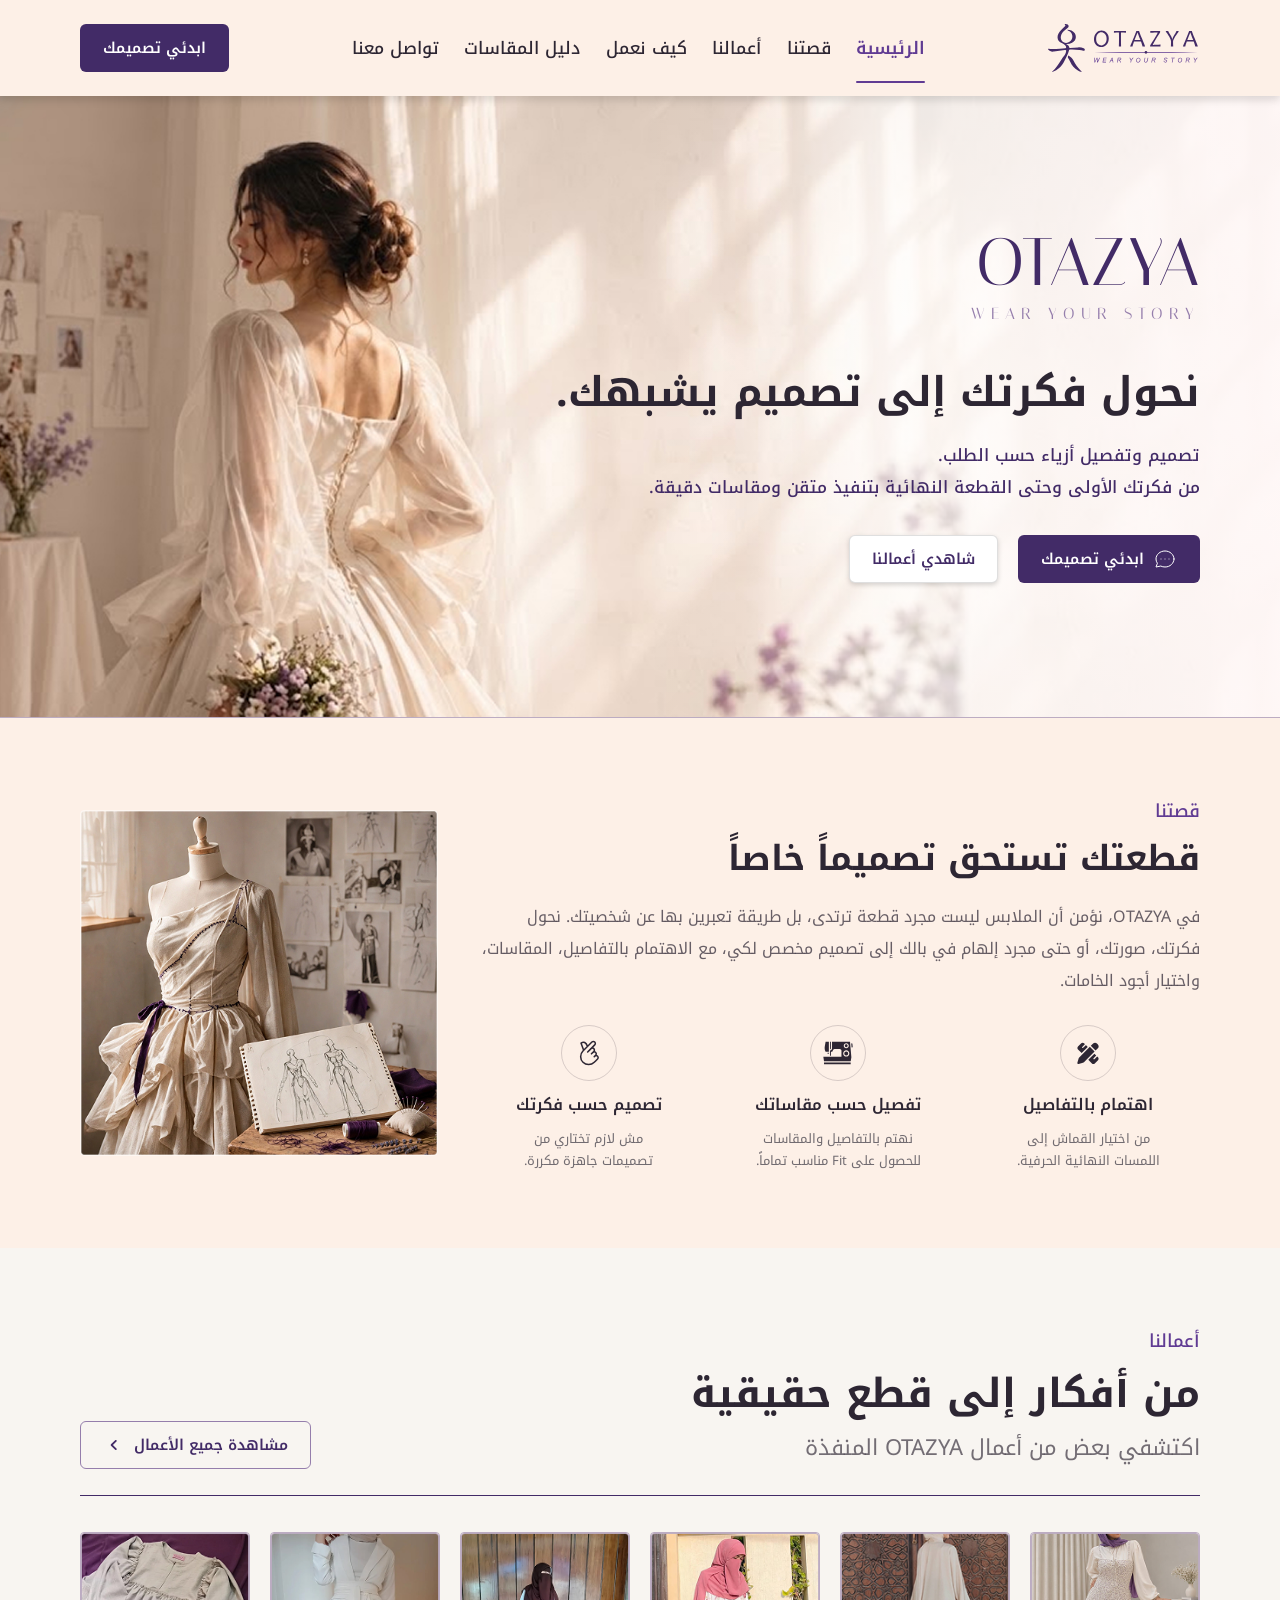
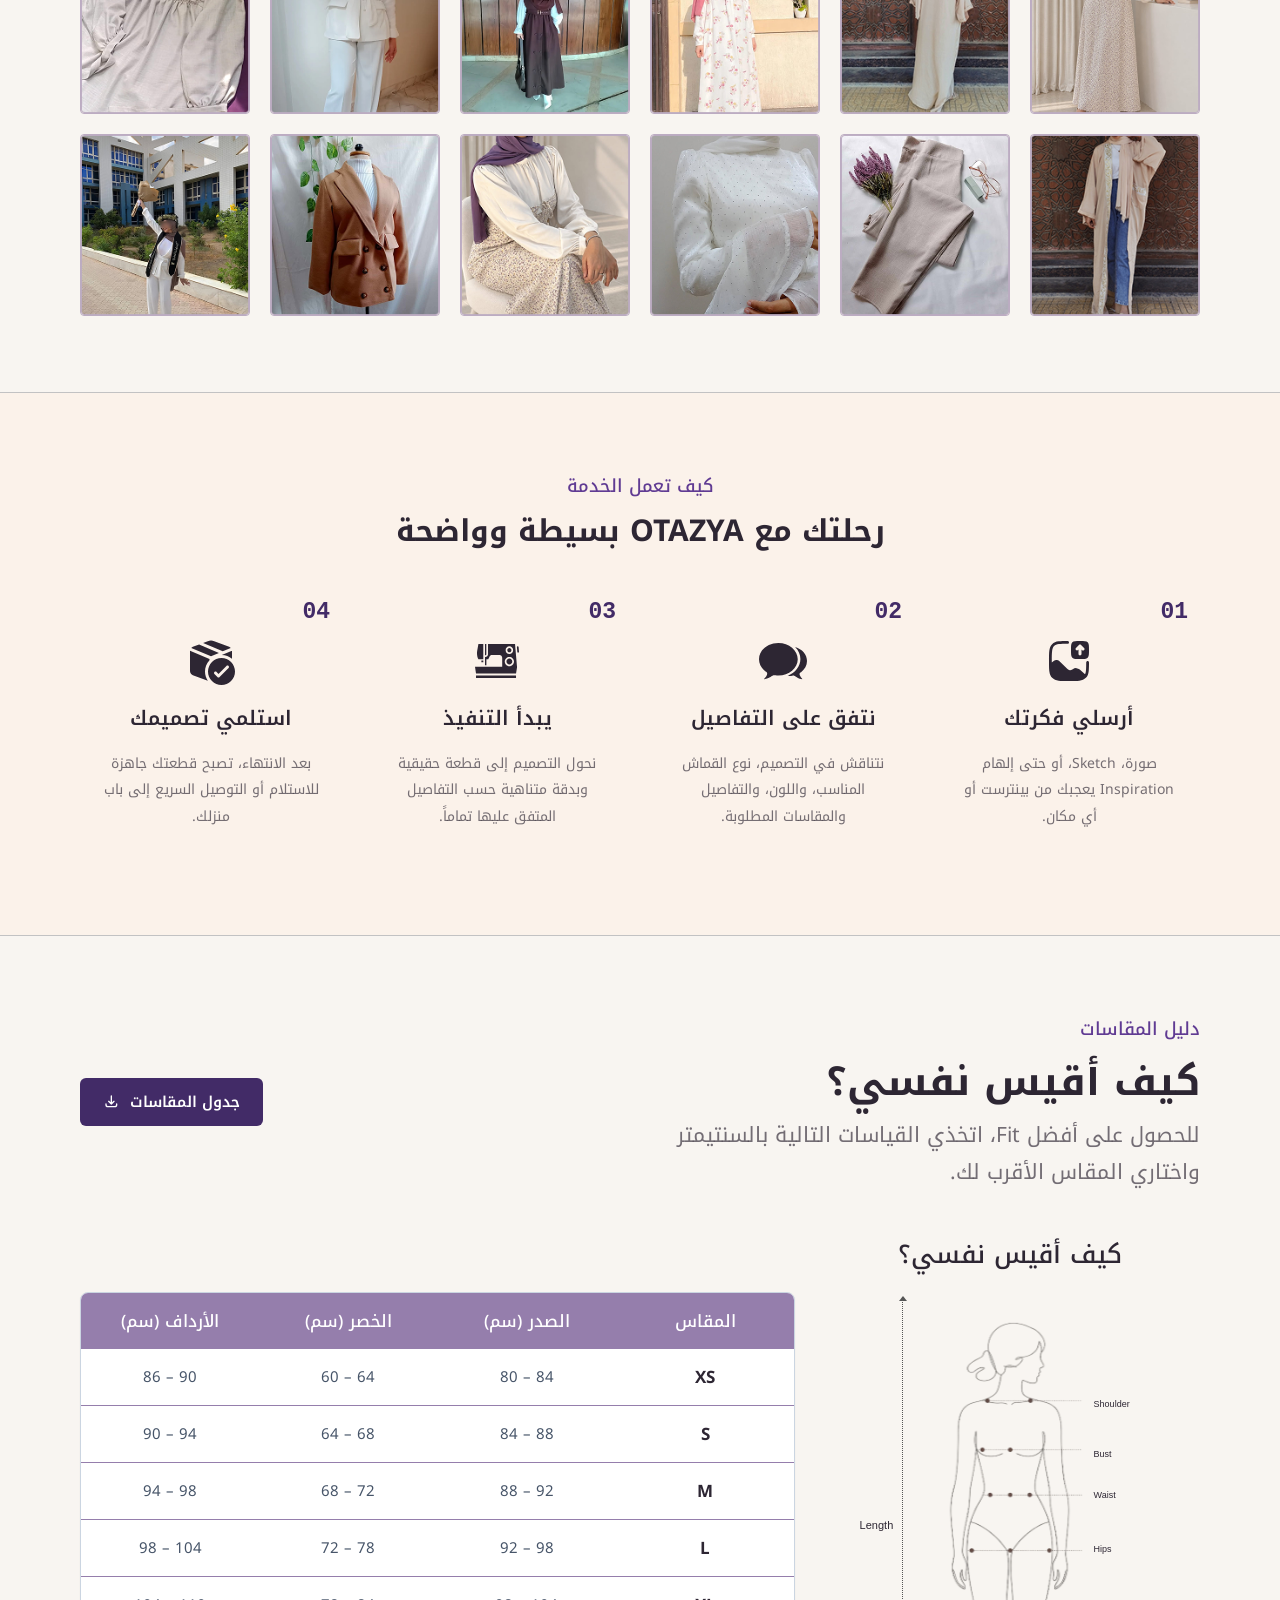
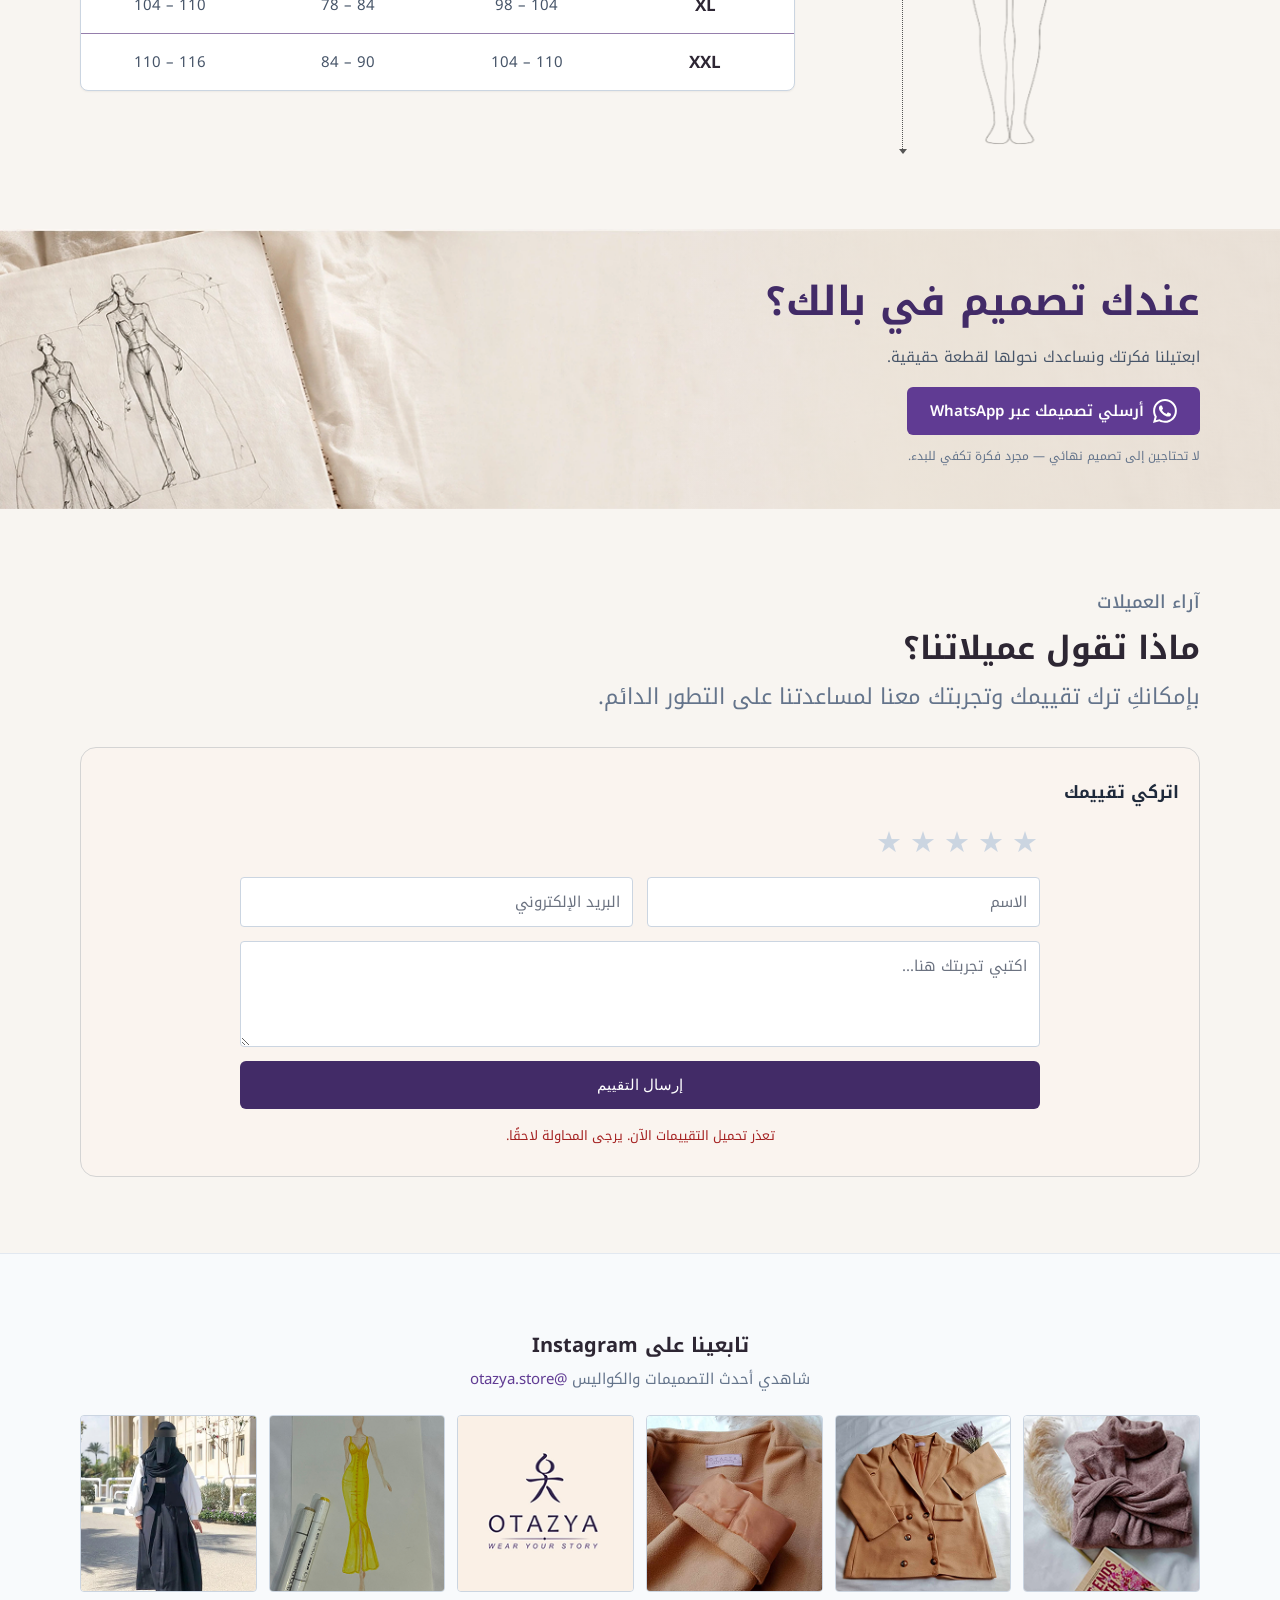
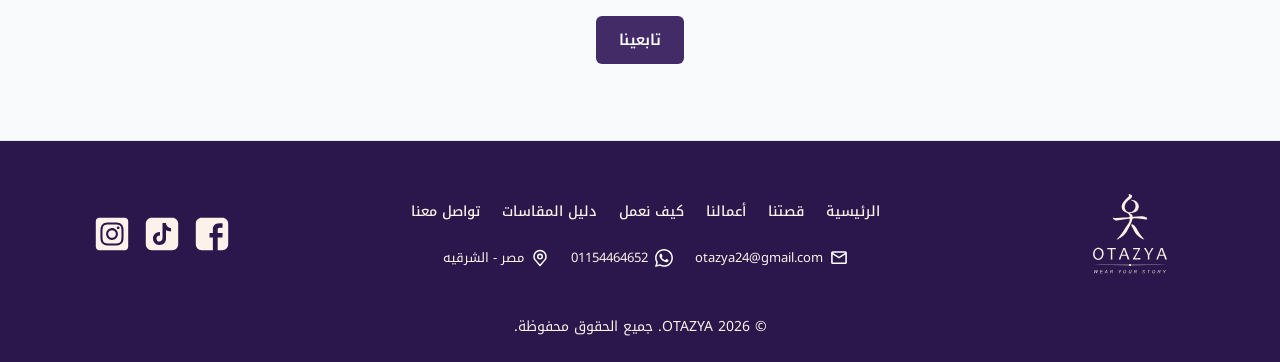
==== commit d8050dbe: "Update website" ====
--- a/index.html
+++ b/index.html
@@ -330,7 +330,7 @@
                 target="_blank"
                 rel="noopener noreferrer"
               >
-                <img src="assets/icons/location.svg" alt="" />الشرقية - القورين
+                <img src="assets/icons/location.svg" alt="" />مصر - الشرقيه
               </a>
             </div>
           </div>
